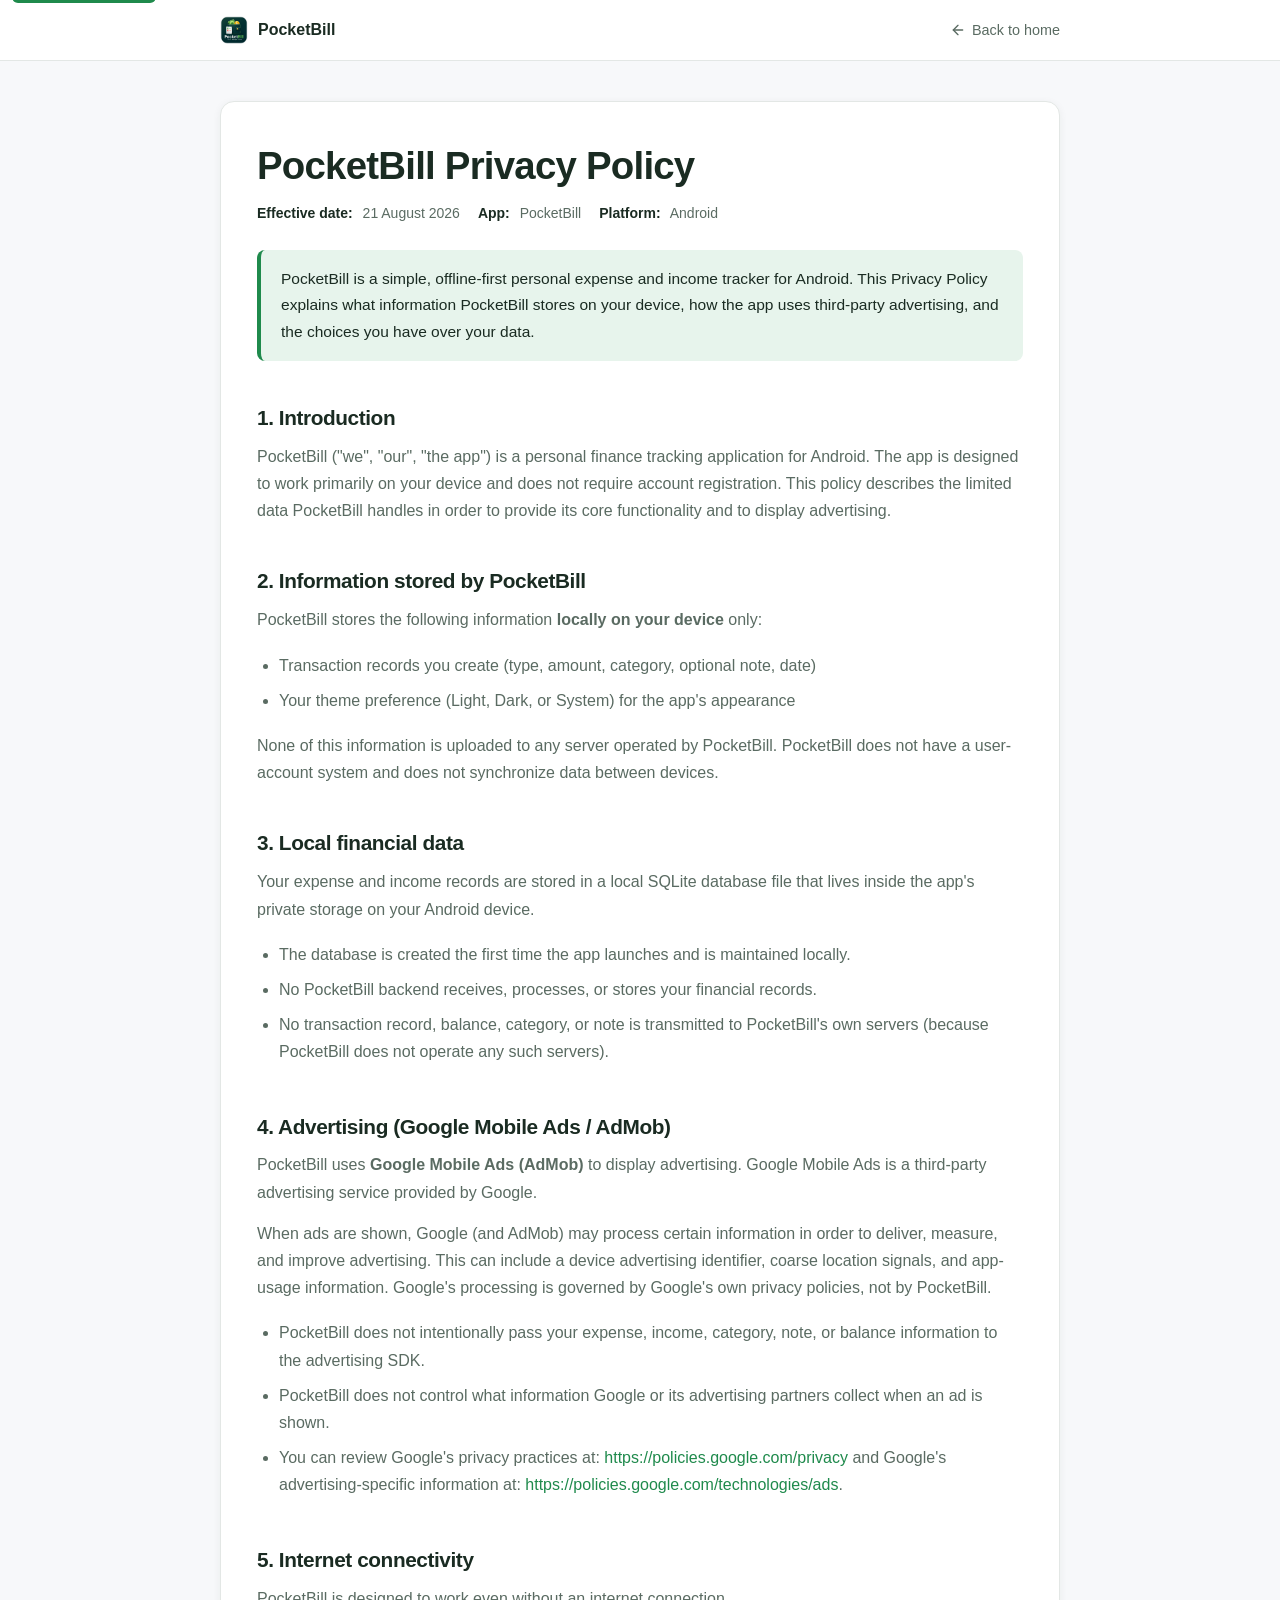
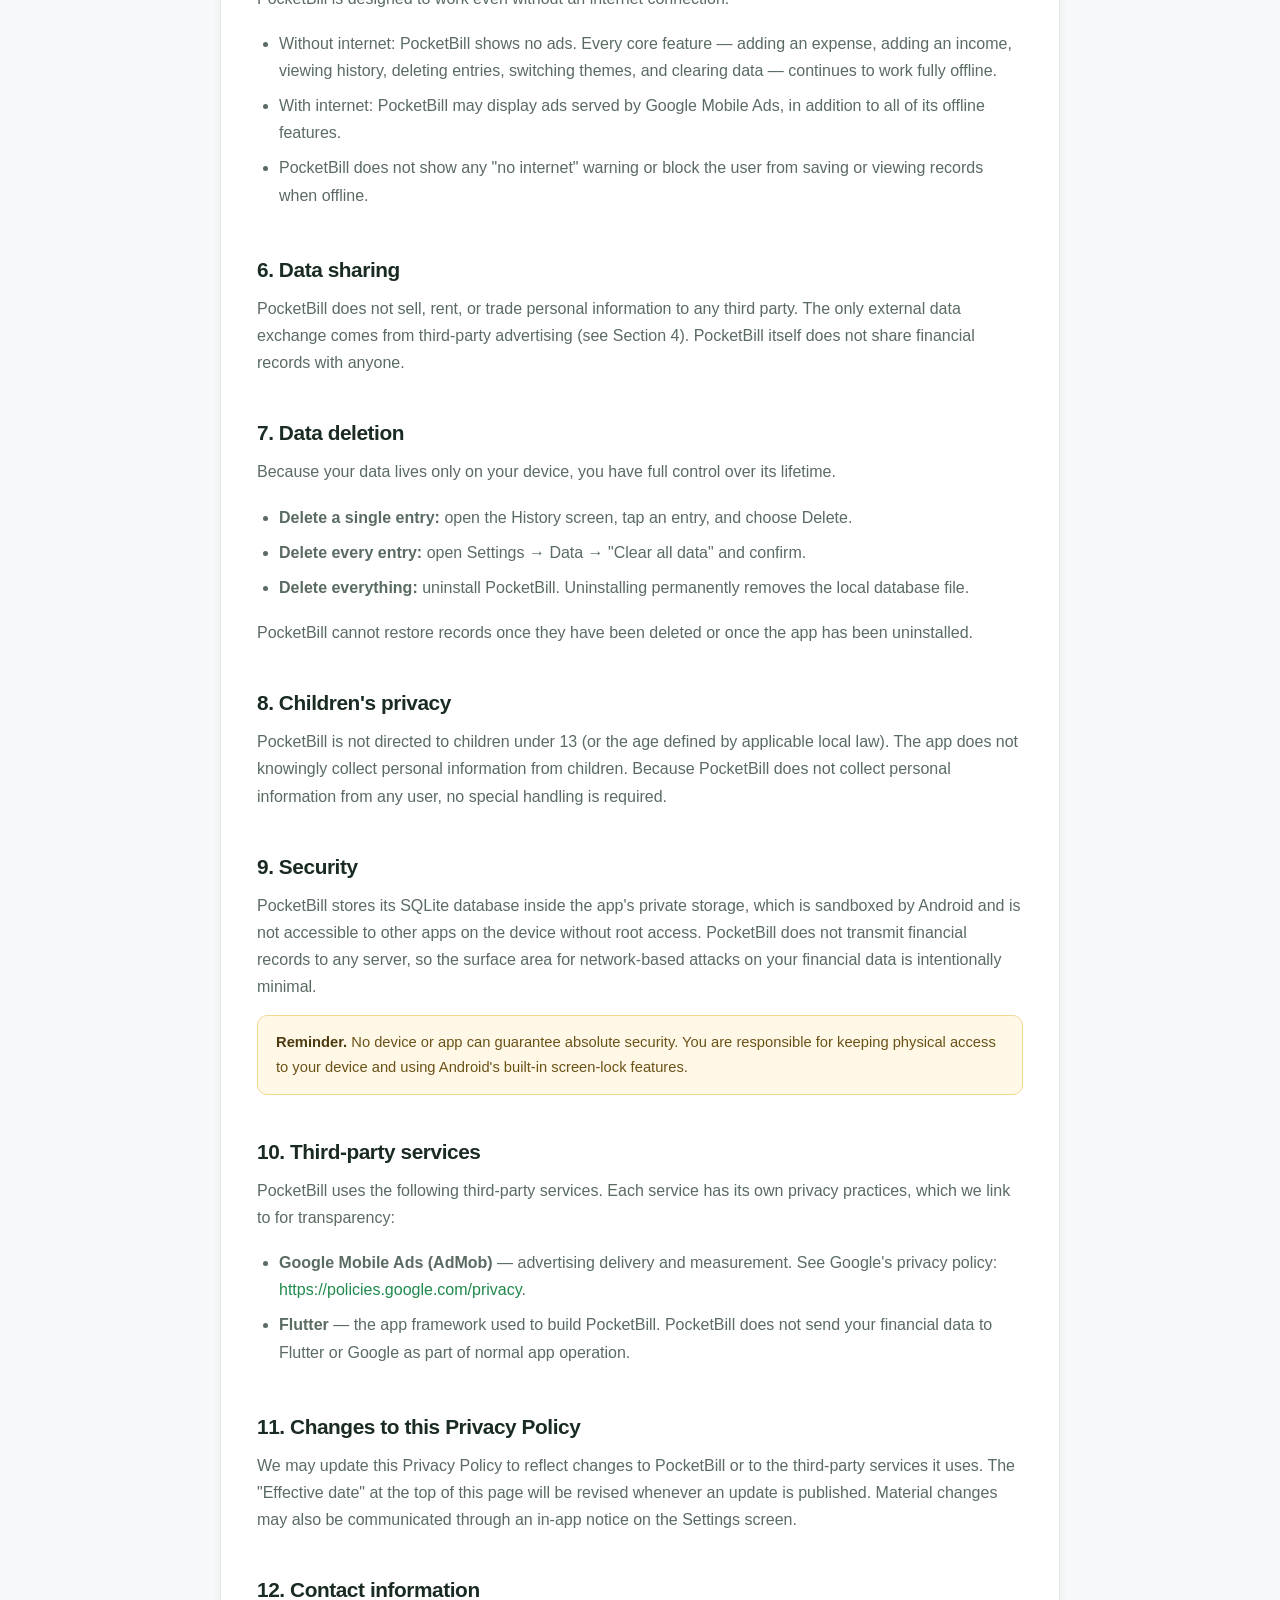
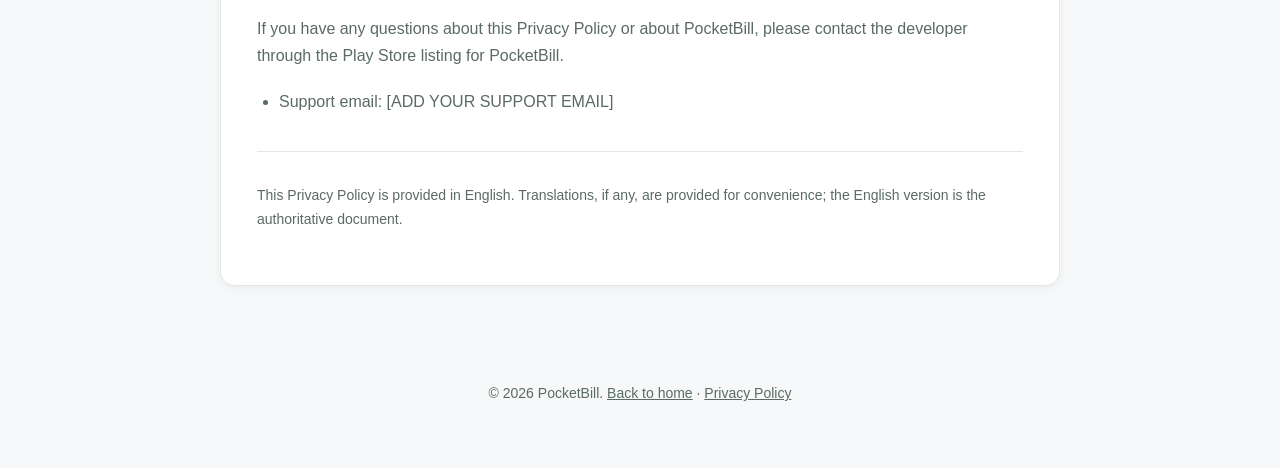
==== privacy-policy.html @ 543212bb "Add files via upload" ====
<!DOCTYPE html>
<html lang="en">
<head>
  <meta charset="UTF-8" />
  <meta name="viewport" content="width=device-width, initial-scale=1.0" />
  <title>PocketBill Privacy Policy</title>
  <meta name="description" content="Privacy Policy for PocketBill — a simple offline expense and income tracker." />
  <meta name="robots" content="index, follow" />
  <meta name="theme-color" content="#1F8A4C" />

  <meta property="og:type" content="website" />
  <meta property="og:title" content="PocketBill Privacy Policy" />
  <meta property="og:description" content="How PocketBill handles your financial records, local storage, and advertising." />

  <link rel="icon" type="image/png" href="assets/icon.png" />
  <link rel="stylesheet" href="privacy.css" />
</head>
<body>

  <a href="#policy" class="skip-link">Skip to content</a>

  <header class="privacy-header" role="banner">
    <div class="privacy-header-inner">
      <a class="brand" href="index.html" aria-label="PocketBill home">
        <img src="assets/icon.png" alt="" width="28" height="28" />
        <span>PocketBill</span>
      </a>
      <a class="back-link" href="index.html" aria-label="Back to PocketBill home">
        <svg width="16" height="16" viewBox="0 0 24 24" fill="none" stroke="currentColor" stroke-width="2" stroke-linecap="round" stroke-linejoin="round" aria-hidden="true">
          <line x1="19" y1="12" x2="5" y2="12"></line>
          <polyline points="12 19 5 12 12 5"></polyline>
        </svg>
        Back to home
      </a>
    </div>
  </header>

  <main id="policy" class="container">
    <article class="policy-card">
      <h1>PocketBill Privacy Policy</h1>

      <div class="policy-meta">
        <span><strong>Effective date:</strong> 21 August 2026</span>
        <span><strong>App:</strong> PocketBill</span>
        <span><strong>Platform:</strong> Android</span>
      </div>

      <div class="policy-intro">
        <p>PocketBill is a simple, offline-first personal expense and income tracker for Android. This Privacy Policy explains what information PocketBill stores on your device, how the app uses third-party advertising, and the choices you have over your data.</p>
      </div>

      <h2>1. Introduction</h2>
      <p>PocketBill ("we", "our", "the app") is a personal finance tracking application for Android. The app is designed to work primarily on your device and does not require account registration. This policy describes the limited data PocketBill handles in order to provide its core functionality and to display advertising.</p>

      <h2>2. Information stored by PocketBill</h2>
      <p>PocketBill stores the following information <strong>locally on your device</strong> only:</p>
      <ul>
        <li>Transaction records you create (type, amount, category, optional note, date)</li>
        <li>Your theme preference (Light, Dark, or System) for the app's appearance</li>
      </ul>
      <p>None of this information is uploaded to any server operated by PocketBill. PocketBill does not have a user-account system and does not synchronize data between devices.</p>

      <h2>3. Local financial data</h2>
      <p>Your expense and income records are stored in a local SQLite database file that lives inside the app's private storage on your Android device.</p>
      <ul>
        <li>The database is created the first time the app launches and is maintained locally.</li>
        <li>No PocketBill backend receives, processes, or stores your financial records.</li>
        <li>No transaction record, balance, category, or note is transmitted to PocketBill's own servers (because PocketBill does not operate any such servers).</li>
      </ul>

      <h2>4. Advertising (Google Mobile Ads / AdMob)</h2>
      <p>PocketBill uses <strong>Google Mobile Ads (AdMob)</strong> to display advertising. Google Mobile Ads is a third-party advertising service provided by Google.</p>
      <p>When ads are shown, Google (and AdMob) may process certain information in order to deliver, measure, and improve advertising. This can include a device advertising identifier, coarse location signals, and app-usage information. Google's processing is governed by Google's own privacy policies, not by PocketBill.</p>
      <ul>
        <li>PocketBill does not intentionally pass your expense, income, category, note, or balance information to the advertising SDK.</li>
        <li>PocketBill does not control what information Google or its advertising partners collect when an ad is shown.</li>
        <li>You can review Google's privacy practices at: <a href="https://policies.google.com/privacy" target="_blank" rel="noopener noreferrer">https://policies.google.com/privacy</a> and Google's advertising-specific information at: <a href="https://policies.google.com/technologies/ads" target="_blank" rel="noopener noreferrer">https://policies.google.com/technologies/ads</a>.</li>
      </ul>

      <h2>5. Internet connectivity</h2>
      <p>PocketBill is designed to work even without an internet connection.</p>
      <ul>
        <li>Without internet: PocketBill shows no ads. Every core feature — adding an expense, adding an income, viewing history, deleting entries, switching themes, and clearing data — continues to work fully offline.</li>
        <li>With internet: PocketBill may display ads served by Google Mobile Ads, in addition to all of its offline features.</li>
        <li>PocketBill does not show any "no internet" warning or block the user from saving or viewing records when offline.</li>
      </ul>

      <h2>6. Data sharing</h2>
      <p>PocketBill does not sell, rent, or trade personal information to any third party. The only external data exchange comes from third-party advertising (see Section 4). PocketBill itself does not share financial records with anyone.</p>

      <h2>7. Data deletion</h2>
      <p>Because your data lives only on your device, you have full control over its lifetime.</p>
      <ul>
        <li><strong>Delete a single entry:</strong> open the History screen, tap an entry, and choose Delete.</li>
        <li><strong>Delete every entry:</strong> open Settings → Data → "Clear all data" and confirm.</li>
        <li><strong>Delete everything:</strong> uninstall PocketBill. Uninstalling permanently removes the local database file.</li>
      </ul>
      <p>PocketBill cannot restore records once they have been deleted or once the app has been uninstalled.</p>

      <h2>8. Children's privacy</h2>
      <p>PocketBill is not directed to children under 13 (or the age defined by applicable local law). The app does not knowingly collect personal information from children. Because PocketBill does not collect personal information from any user, no special handling is required.</p>

      <h2>9. Security</h2>
      <p>PocketBill stores its SQLite database inside the app's private storage, which is sandboxed by Android and is not accessible to other apps on the device without root access. PocketBill does not transmit financial records to any server, so the surface area for network-based attacks on your financial data is intentionally minimal.</p>
      <div class="callout">
        <strong>Reminder.</strong> No device or app can guarantee absolute security. You are responsible for keeping physical access to your device and using Android's built-in screen-lock features.
      </div>

      <h2>10. Third-party services</h2>
      <p>PocketBill uses the following third-party services. Each service has its own privacy practices, which we link to for transparency:</p>
      <ul>
        <li><strong>Google Mobile Ads (AdMob)</strong> — advertising delivery and measurement. See Google's privacy policy: <a href="https://policies.google.com/privacy" target="_blank" rel="noopener noreferrer">https://policies.google.com/privacy</a>.</li>
        <li><strong>Flutter</strong> — the app framework used to build PocketBill. PocketBill does not send your financial data to Flutter or Google as part of normal app operation.</li>
      </ul>

      <h2>11. Changes to this Privacy Policy</h2>
      <p>We may update this Privacy Policy to reflect changes to PocketBill or to the third-party services it uses. The "Effective date" at the top of this page will be revised whenever an update is published. Material changes may also be communicated through an in-app notice on the Settings screen.</p>

      <h2>12. Contact information</h2>
      <p>If you have any questions about this Privacy Policy or about PocketBill, please contact the developer through the Play Store listing for PocketBill.</p>
      <ul>
        <li>Support email: [ADD YOUR SUPPORT EMAIL]</li>
      </ul>

      <hr style="border: 0; border-top: 1px solid var(--border); margin: 32px 0;" />

      <p style="font-size: 0.875rem;">This Privacy Policy is provided in English. Translations, if any, are provided for convenience; the English version is the authoritative document.</p>
    </article>
  </main>

  <footer class="footer">
    <p>© <span data-year>2026</span> PocketBill. <a href="index.html">Back to home</a> · <a href="privacy-policy.html">Privacy Policy</a></p>
  </footer>

  <script>
    (function () {
      var y = document.querySelector('[data-year]');
      if (y) y.textContent = String(new Date().getFullYear());
    })();
  </script>
</body>
</html>
---- privacy.css ----
/* ==========================================================================
   PocketBill — Privacy Policy Page Styles
   ========================================================================== */

:root {
  --brand: #1F8A4C;
  --brand-dark: #166d3a;
  --brand-light: #e7f4ec;
  --bg: #ffffff;
  --bg-alt: #f7f8fa;
  --surface: #ffffff;
  --border: #e3e7e5;
  --text: #1a2b22;
  --text-muted: #5a6b62;
  --shadow-sm: 0 2px 8px rgba(15, 50, 30, 0.06);
  --radius: 14px;
  --maxw: 880px;
  --font: -apple-system, BlinkMacSystemFont, "Segoe UI", Roboto, "Helvetica Neue", Arial, sans-serif;
}

* {
  box-sizing: border-box;
}

html {
  scroll-behavior: smooth;
  -webkit-text-size-adjust: 100%;
}

body {
  margin: 0;
  font-family: var(--font);
  font-size: 16px;
  line-height: 1.7;
  color: var(--text);
  background: var(--bg-alt);
  -webkit-font-smoothing: antialiased;
  -moz-osx-font-smoothing: grayscale;
}

img {
  max-width: 100%;
  height: auto;
  display: block;
}

a {
  color: var(--brand);
  text-decoration: none;
  transition: color 150ms ease;
}

a:hover,
a:focus-visible {
  color: var(--brand-dark);
  text-decoration: underline;
}

h1, h2, h3 {
  color: var(--text);
  font-weight: 700;
  letter-spacing: -0.02em;
  line-height: 1.25;
}

h1 { font-size: clamp(1.8rem, 4vw, 2.4rem); margin: 0 0 12px 0; }
h2 { font-size: 1.3rem; margin: 36px 0 12px; padding-top: 8px; }
h3 { font-size: 1.05rem; margin: 24px 0 8px; }

p {
  margin: 0 0 14px 0;
  color: var(--text-muted);
}

ul {
  padding-left: 22px;
  margin: 0 0 14px 0;
  color: var(--text-muted);
}

li {
  padding: 4px 0;
}

/* ------------------------------- Layout ------------------------------- */
.privacy-header {
  background: #ffffff;
  border-bottom: 1px solid var(--border);
  position: sticky;
  top: 0;
  z-index: 10;
  backdrop-filter: blur(8px);
}

.privacy-header-inner {
  max-width: var(--maxw);
  margin: 0 auto;
  padding: 16px 20px;
  display: flex;
  align-items: center;
  justify-content: space-between;
  gap: 16px;
}

.brand {
  display: flex;
  align-items: center;
  gap: 10px;
  font-weight: 700;
  color: var(--text);
}

.brand img {
  width: 28px;
  height: 28px;
  border-radius: 7px;
}

.back-link {
  display: inline-flex;
  align-items: center;
  gap: 6px;
  color: var(--text-muted);
  font-size: 0.9rem;
  font-weight: 500;
}

.back-link:hover,
.back-link:focus-visible {
  color: var(--brand);
}

.container {
  max-width: var(--maxw);
  margin: 0 auto;
  padding: 40px 20px 64px;
}

.policy-card {
  background: var(--surface);
  border: 1px solid var(--border);
  border-radius: var(--radius);
  padding: 40px 36px;
  box-shadow: var(--shadow-sm);
}

.policy-meta {
  display: flex;
  flex-wrap: wrap;
  gap: 18px;
  margin: 0 0 24px 0;
  font-size: 0.875rem;
  color: var(--text-muted);
}

.policy-meta strong {
  color: var(--text);
  font-weight: 600;
  margin-right: 6px;
}

.policy-intro {
  background: var(--brand-light);
  border-left: 4px solid var(--brand);
  border-radius: 8px;
  padding: 16px 20px;
  margin: 0 0 28px 0;
  color: var(--text);
  font-size: 0.97rem;
}

.policy-intro p {
  margin: 0;
  color: var(--text);
}

.callout {
  background: #fff8e7;
  border: 1px solid #f1d893;
  border-radius: 10px;
  padding: 14px 18px;
  margin: 14px 0;
  font-size: 0.92rem;
  color: #6b5217;
}

.callout strong {
  color: #4d3a0e;
}

.footer {
  text-align: center;
  padding: 32px 20px 48px;
  font-size: 0.875rem;
  color: var(--text-muted);
}

.footer a {
  color: var(--text-muted);
  text-decoration: underline;
}

.footer a:hover,
.footer a:focus-visible {
  color: var(--brand);
}

@media (max-width: 640px) {
  .container {
    padding: 24px 16px 48px;
  }
  .policy-card {
    padding: 28px 22px;
    border-radius: 12px;
  }
  .privacy-header-inner {
    padding: 12px 16px;
  }
}

/* Focus styles */
a:focus-visible,
button:focus-visible {
  outline: 2px solid var(--brand);
  outline-offset: 3px;
  border-radius: 4px;
}

.skip-link {
  position: absolute;
  top: -40px;
  left: 12px;
  background: var(--brand);
  color: #fff;
  padding: 8px 14px;
  border-radius: 6px;
  font-weight: 600;
  z-index: 100;
  transition: top 150ms ease;
}

.skip-link:focus-visible {
  top: 12px;
  color: #fff;
}
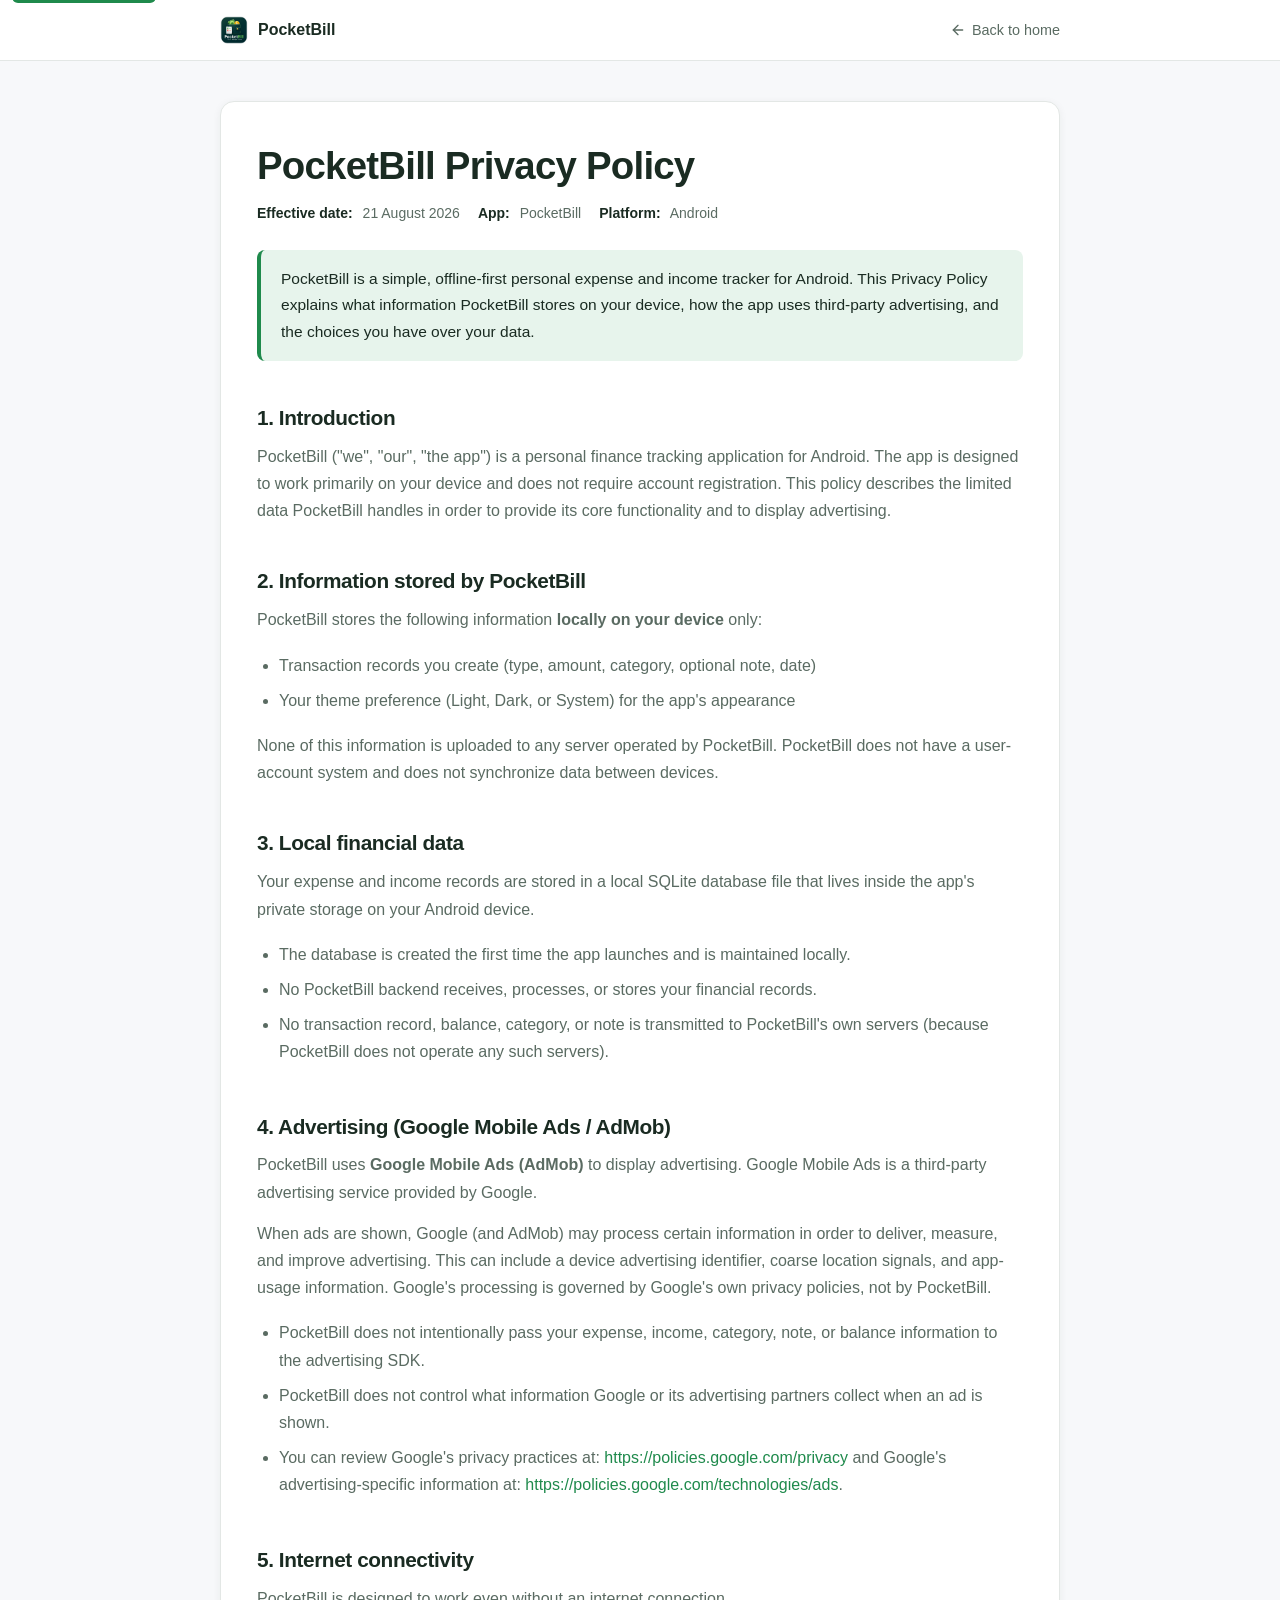
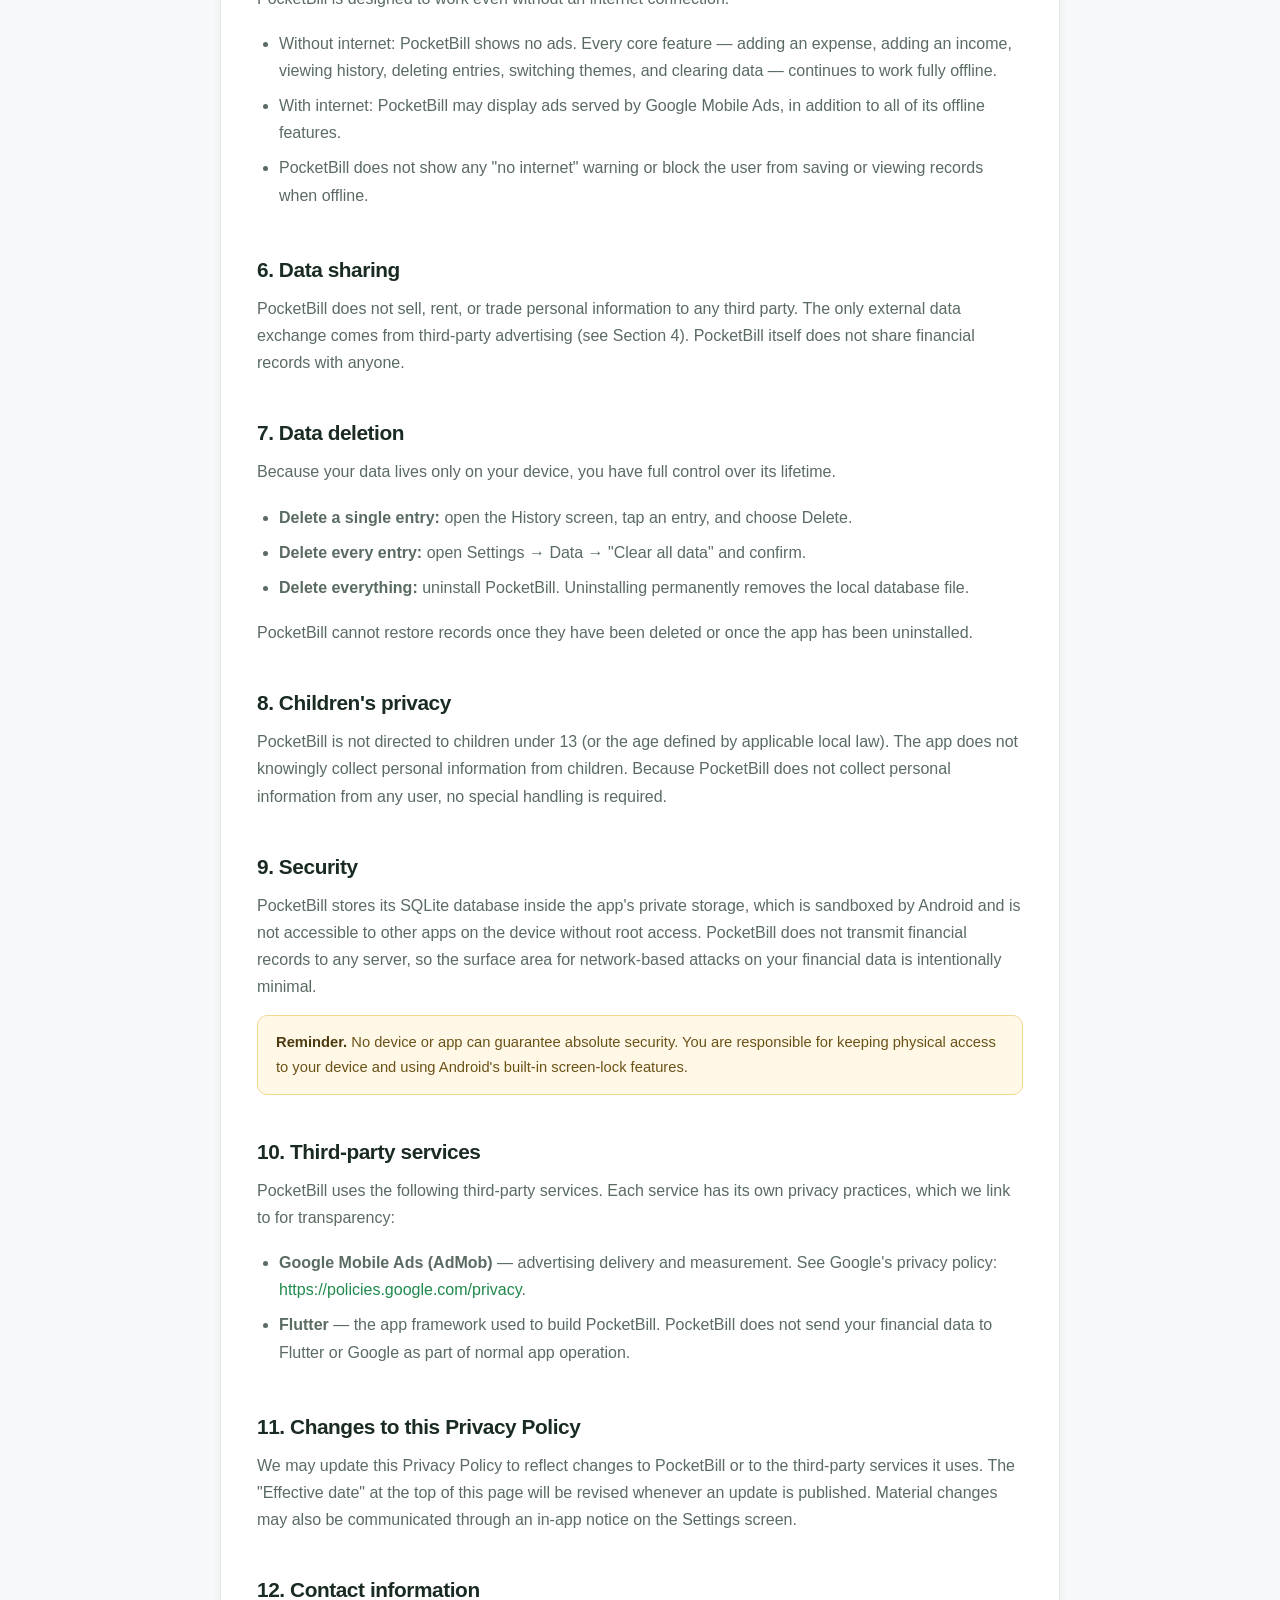
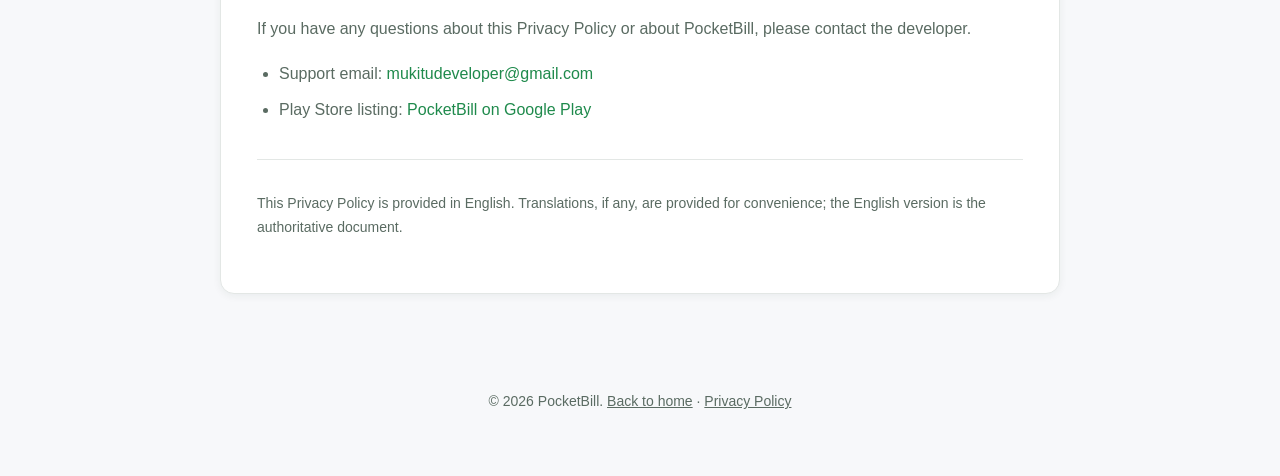
==== commit b48a129b: "Add files via upload" ====
--- a/privacy-policy.html
+++ b/privacy-policy.html
@@ -117,9 +117,10 @@
       <p>We may update this Privacy Policy to reflect changes to PocketBill or to the third-party services it uses. The "Effective date" at the top of this page will be revised whenever an update is published. Material changes may also be communicated through an in-app notice on the Settings screen.</p>
 
       <h2>12. Contact information</h2>
-      <p>If you have any questions about this Privacy Policy or about PocketBill, please contact the developer through the Play Store listing for PocketBill.</p>
+      <p>If you have any questions about this Privacy Policy or about PocketBill, please contact the developer.</p>
       <ul>
-        <li>Support email: [ADD YOUR SUPPORT EMAIL]</li>
+        <li>Support email: <a href="mailto:mukitudeveloper@gmail.com">mukitudeveloper@gmail.com</a></li>
+        <li>Play Store listing: <a href="https://play.google.com/store/apps/details?id=com.pocketbill.pocketbill" target="_blank" rel="noopener noreferrer">PocketBill on Google Play</a></li>
       </ul>
 
       <hr style="border: 0; border-top: 1px solid var(--border); margin: 32px 0;" />
